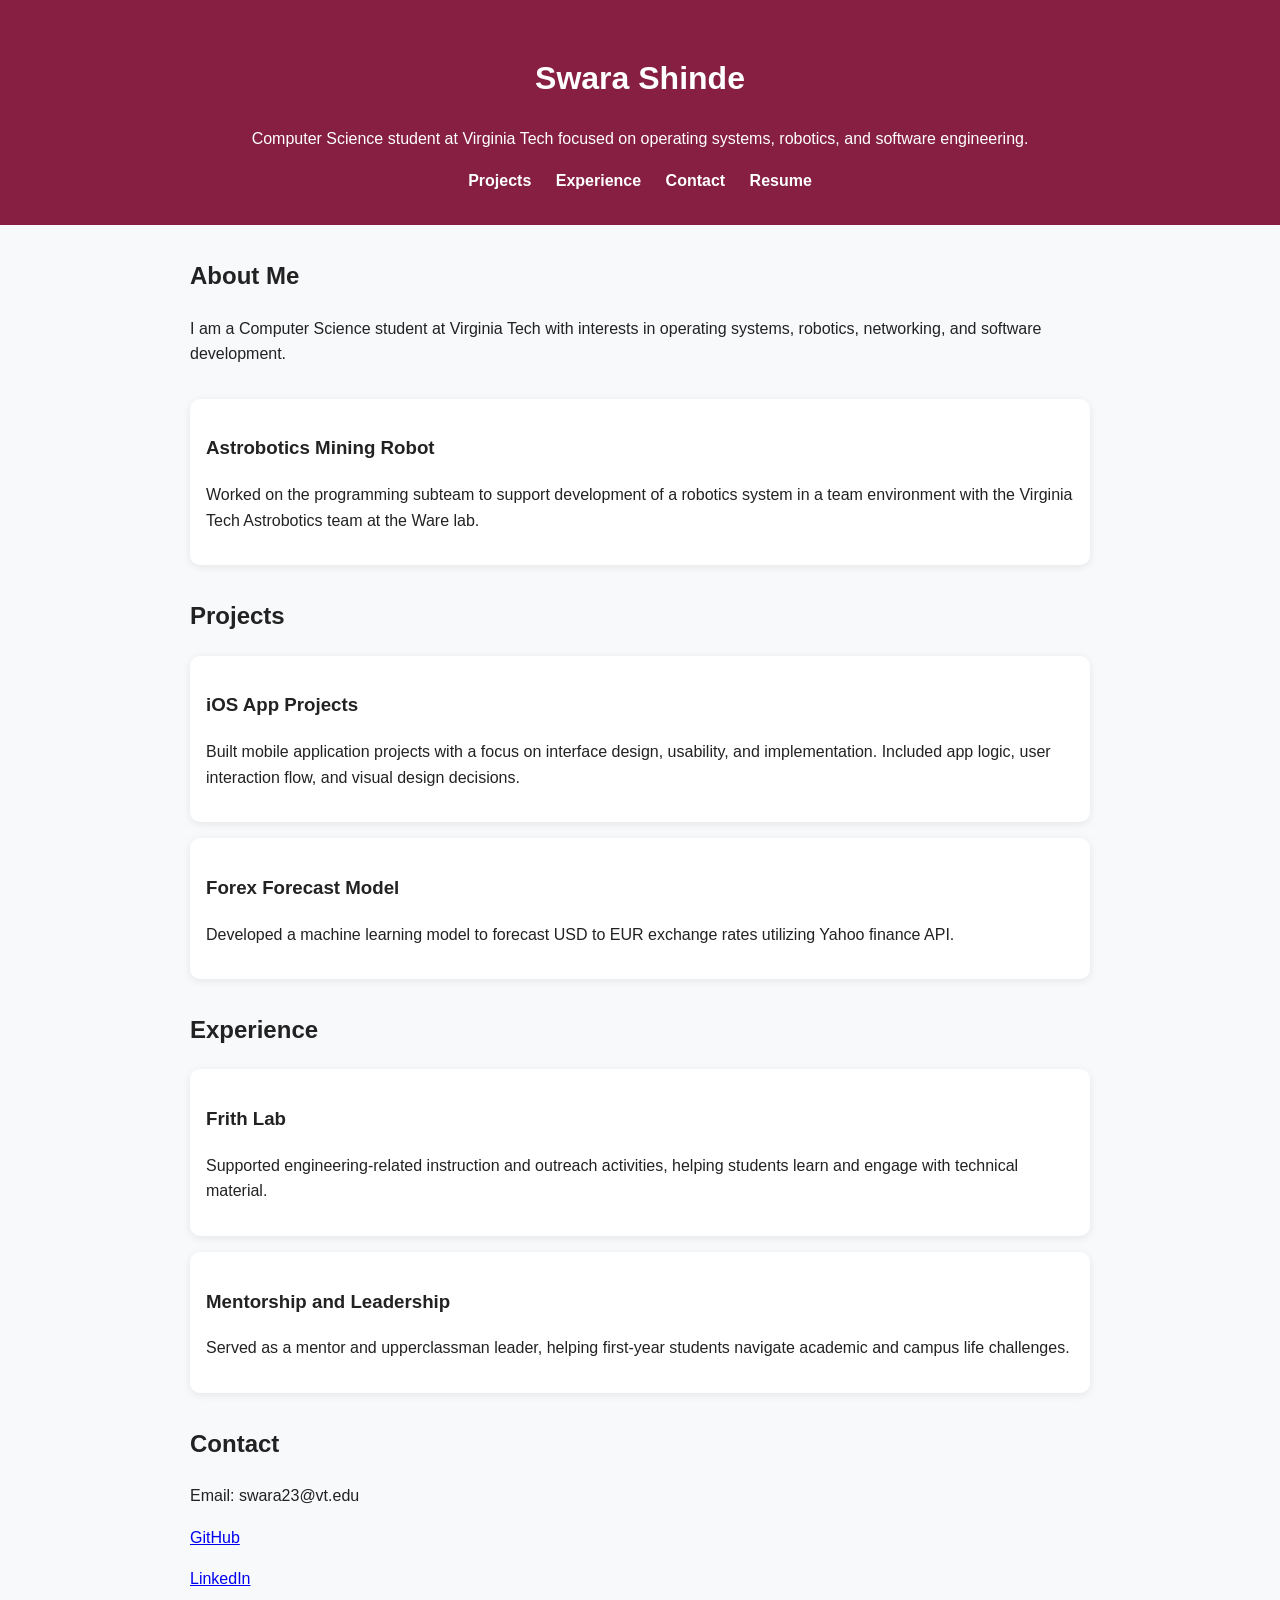
==== docs/index.html @ 8a06f99d "changed things." ====
<!DOCTYPE html>
<html lang="en">
<head>
  <meta charset="UTF-8" />
  <meta name="viewport" content="width=device-width, initial-scale=1.0" />
  <title>Swara Shinde | Portfolio</title>
  <link rel="stylesheet" href="style.css" />
</head>
<body>
  <header>
    <h1>Swara Shinde</h1>
    <p>Computer Science student at Virginia Tech focused on operating systems, robotics, and software engineering.</p>
    <nav>
      <a href="#projects">Projects</a>
      <a href="#experience">Experience</a>
      <a href="#contact">Contact</a>
      <a href="resume_final1.pdf" target="_blank">Resume</a>
    </nav>
  </header>

  <section id="about">
    <h2>About Me</h2>
    <p>
      I am a Computer Science student at Virginia Tech with interests in operating systems,
      robotics, networking, and software development. 
    </p>
  </section>

  <section id="relevant experience">

    <div class="card">
      <h3>Astrobotics Mining Robot</h3>
      <p>
        Worked on the programming subteam to support development of a robotics system in 
        a team environment with the Virginia Tech Astrobotics team at the Ware lab.
      </p>
    </div>
  </section>

  <section id="projects">
    <h2>Projects</h2>

    <div class="card">
      <h3>iOS App Projects</h3>
      <p>
        Built mobile application projects with a focus on interface design, usability,
        and implementation. Included app logic, user interaction flow, and visual design decisions.
      </p>
    </div>

    <div class="card">
      <h3>Forex Forecast Model</h3>
      <p>
       Developed a machine learning model to forecast USD to EUR exchange rates utilizing Yahoo finance API.
      </p>
    </div>
  </section>

  <section id="experience">
    <h2>Experience</h2>

    <div class="card">
      <h3>Frith Lab</h3>
      <p>
        Supported engineering-related instruction and outreach activities, helping students
        learn and engage with technical material.
      </p>
    </div>

    <div class="card">
      <h3>Mentorship and Leadership</h3>
      <p>
        Served as a mentor and upperclassman leader, helping first-year students navigate
        academic and campus life challenges.
      </p>
    </div>
  </section>

  <section id="contact">
    <h2>Contact</h2>
    <p>Email: swara23@vt.edu</p>
    <p><a href="https://github.com/Swarasss" target="_blank">GitHub</a></p>
    <p><a href="https://www.linkedin.com/in/swarashinde414105295/" target="_blank">LinkedIn</a></p>
  </section>
</body>
</html>
---- docs/style.css ----
body {
  font-family: Arial, sans-serif;
  margin: 0;
  line-height: 1.6;
  background: #f8f9fb;
  color: #222;
}

header {
  background: #861f41;
  color: white;
  padding: 2rem;
  text-align: center;
}

nav a {
  color: white;
  margin: 0 10px;
  text-decoration: none;
  font-weight: bold;
}

section {
  max-width: 900px;
  margin: 2rem auto;
  padding: 0 1rem;
}

.card {
  background: white;
  padding: 1rem;
  margin-bottom: 1rem;
  border-radius: 10px;
  box-shadow: 0 2px 8px rgba(0,0,0,0.08);
}
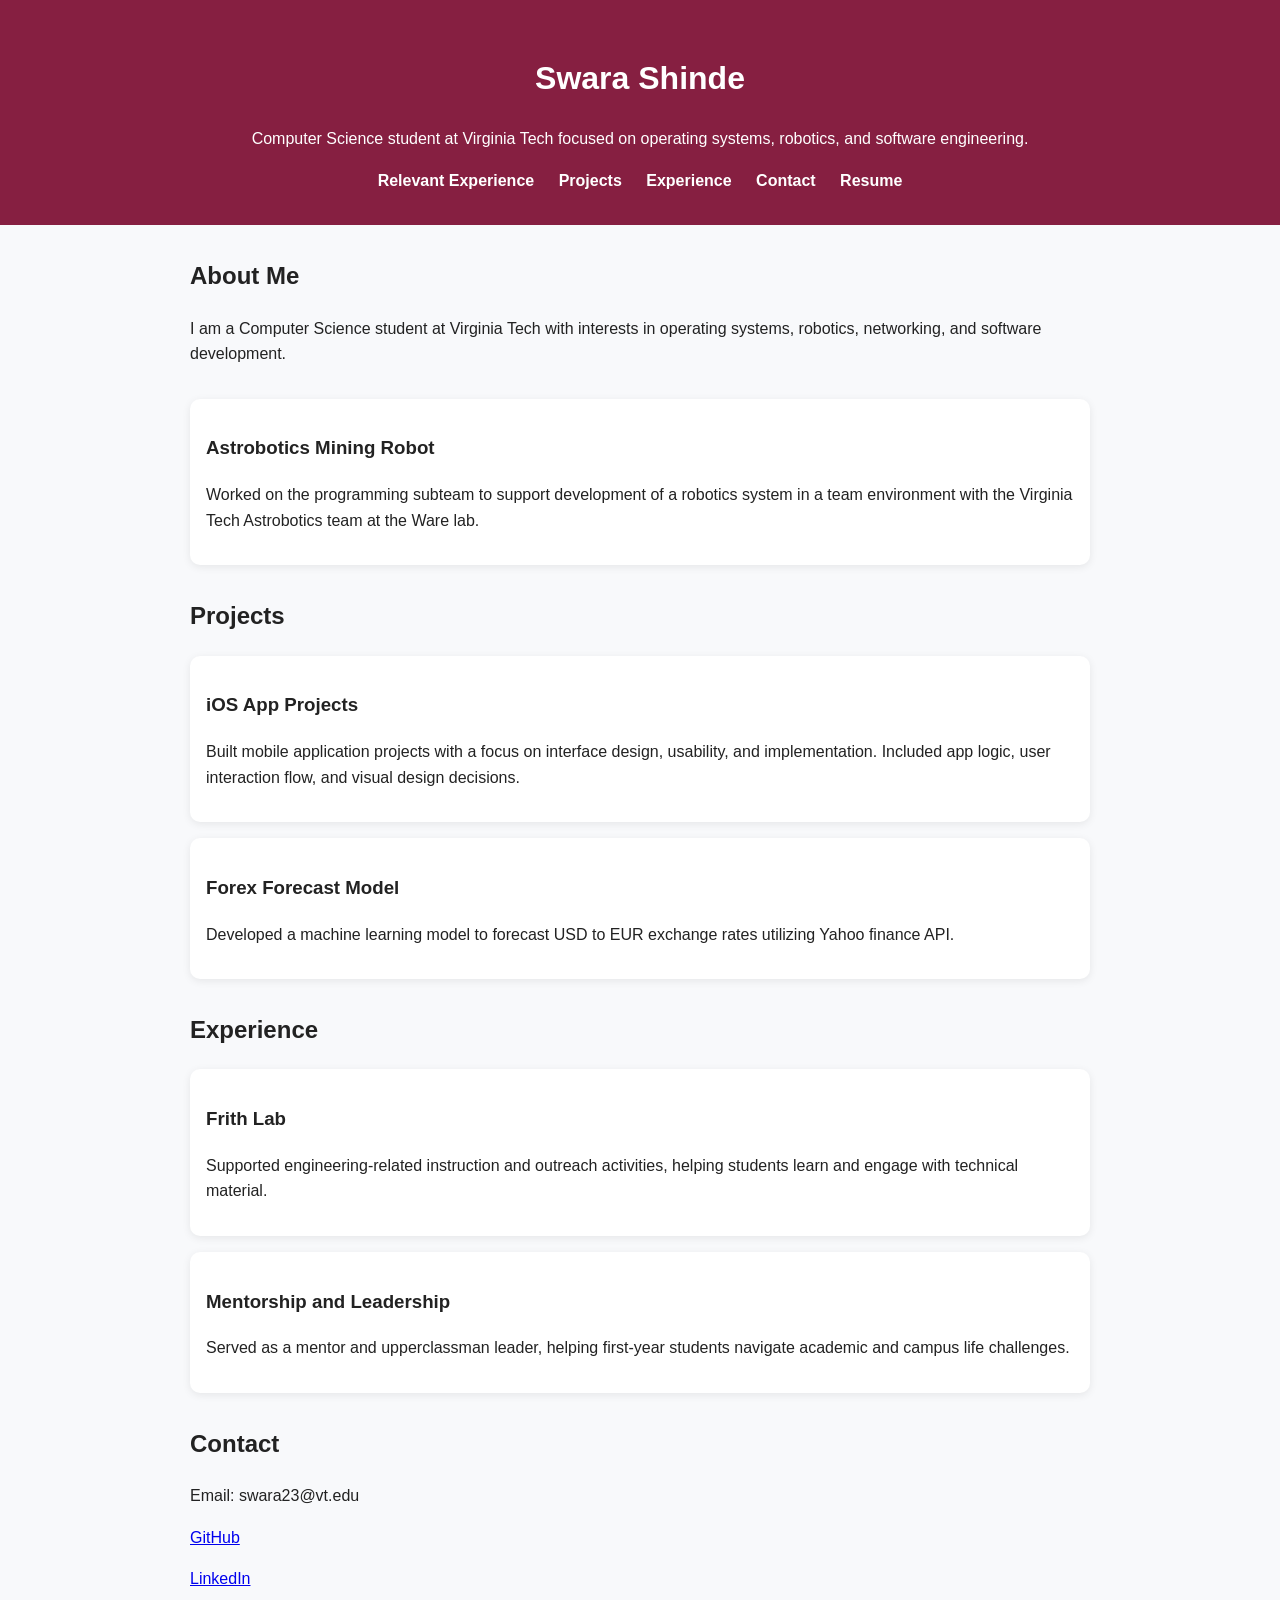
==== commit 56e4db02: "changed things 1." ====
--- a/docs/index.html
+++ b/docs/index.html
@@ -11,6 +11,7 @@
     <h1>Swara Shinde</h1>
     <p>Computer Science student at Virginia Tech focused on operating systems, robotics, and software engineering.</p>
     <nav>
+      <a href="#relevant experience">Relevant Experience</a>
       <a href="#projects">Projects</a>
       <a href="#experience">Experience</a>
       <a href="#contact">Contact</a>
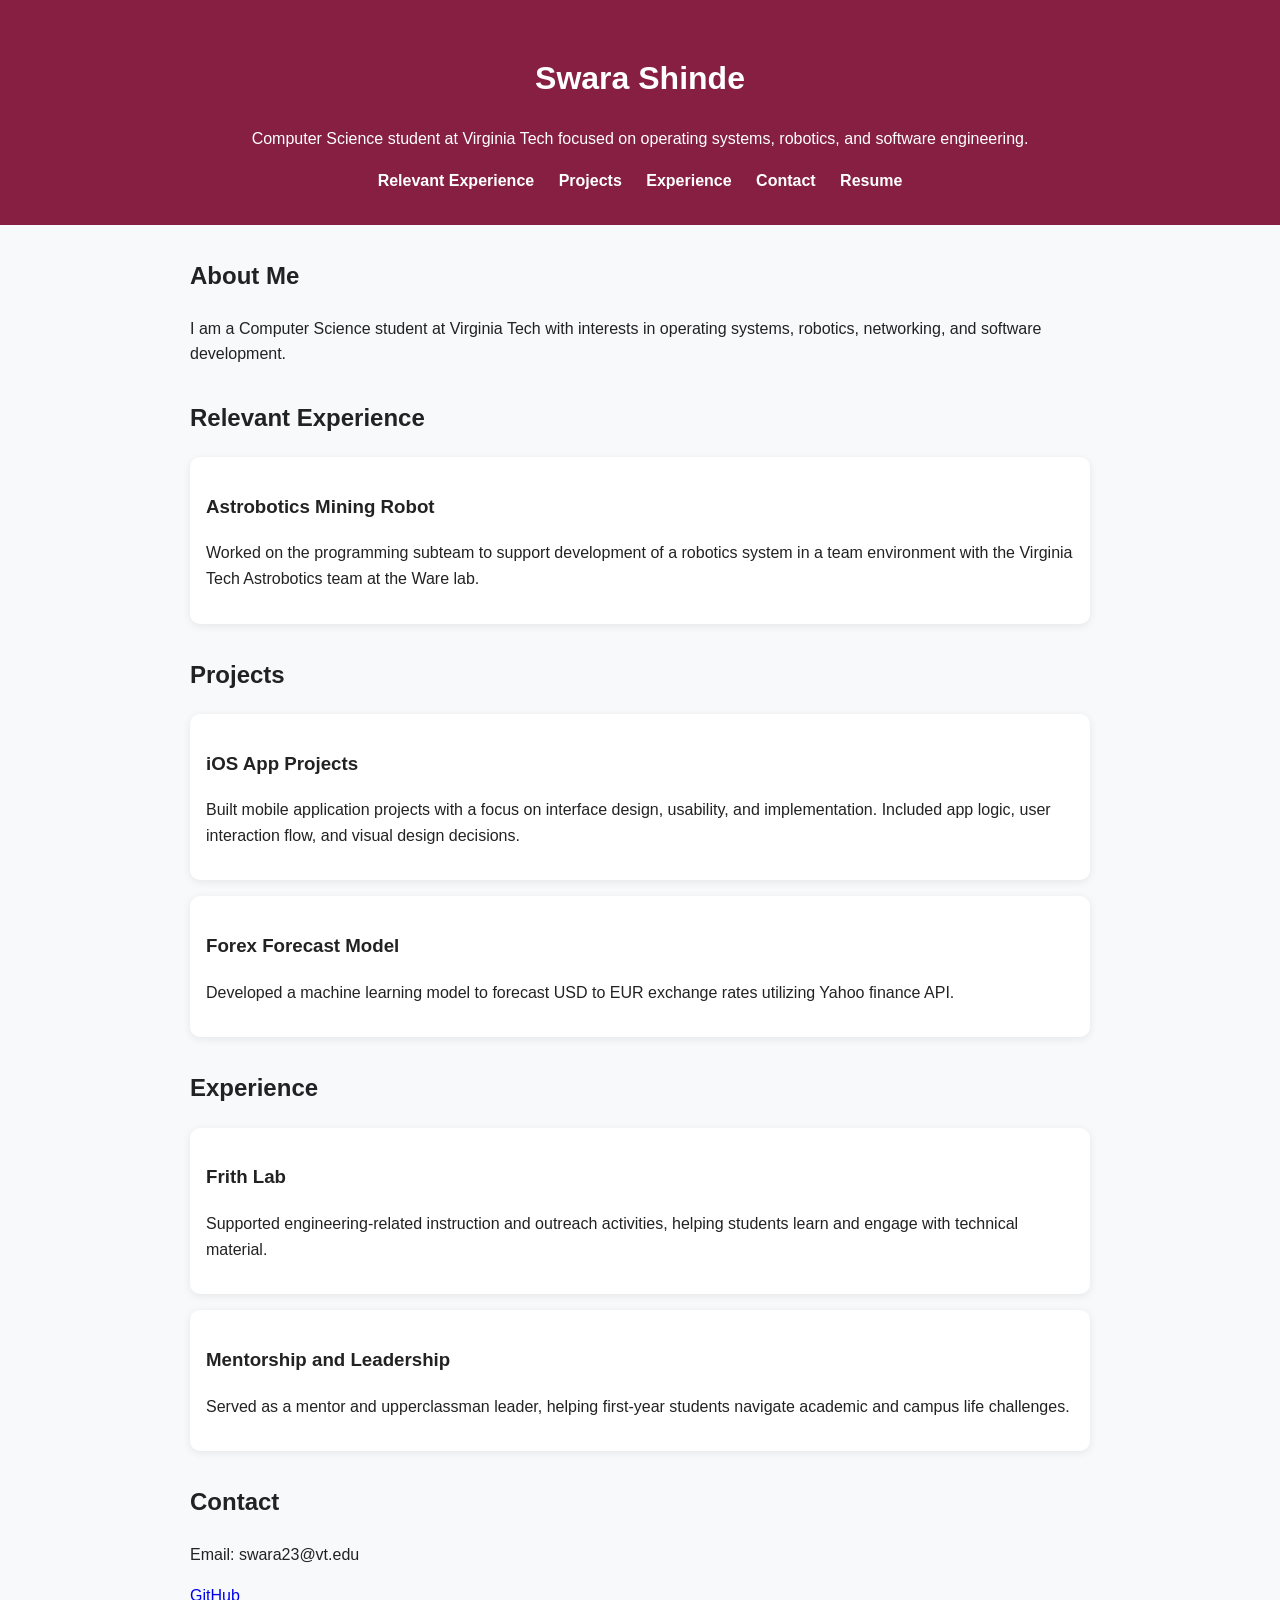
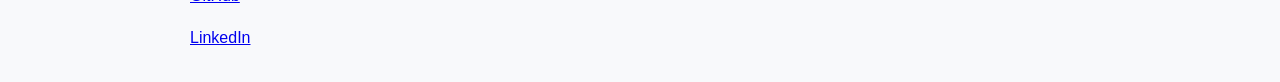
==== commit bf7d6cf6: "changed things 2." ====
--- a/docs/index.html
+++ b/docs/index.html
@@ -28,6 +28,7 @@
   </section>
 
   <section id="relevant experience">
+    <h2>Relevant Experience</h2>
 
     <div class="card">
       <h3>Astrobotics Mining Robot</h3>
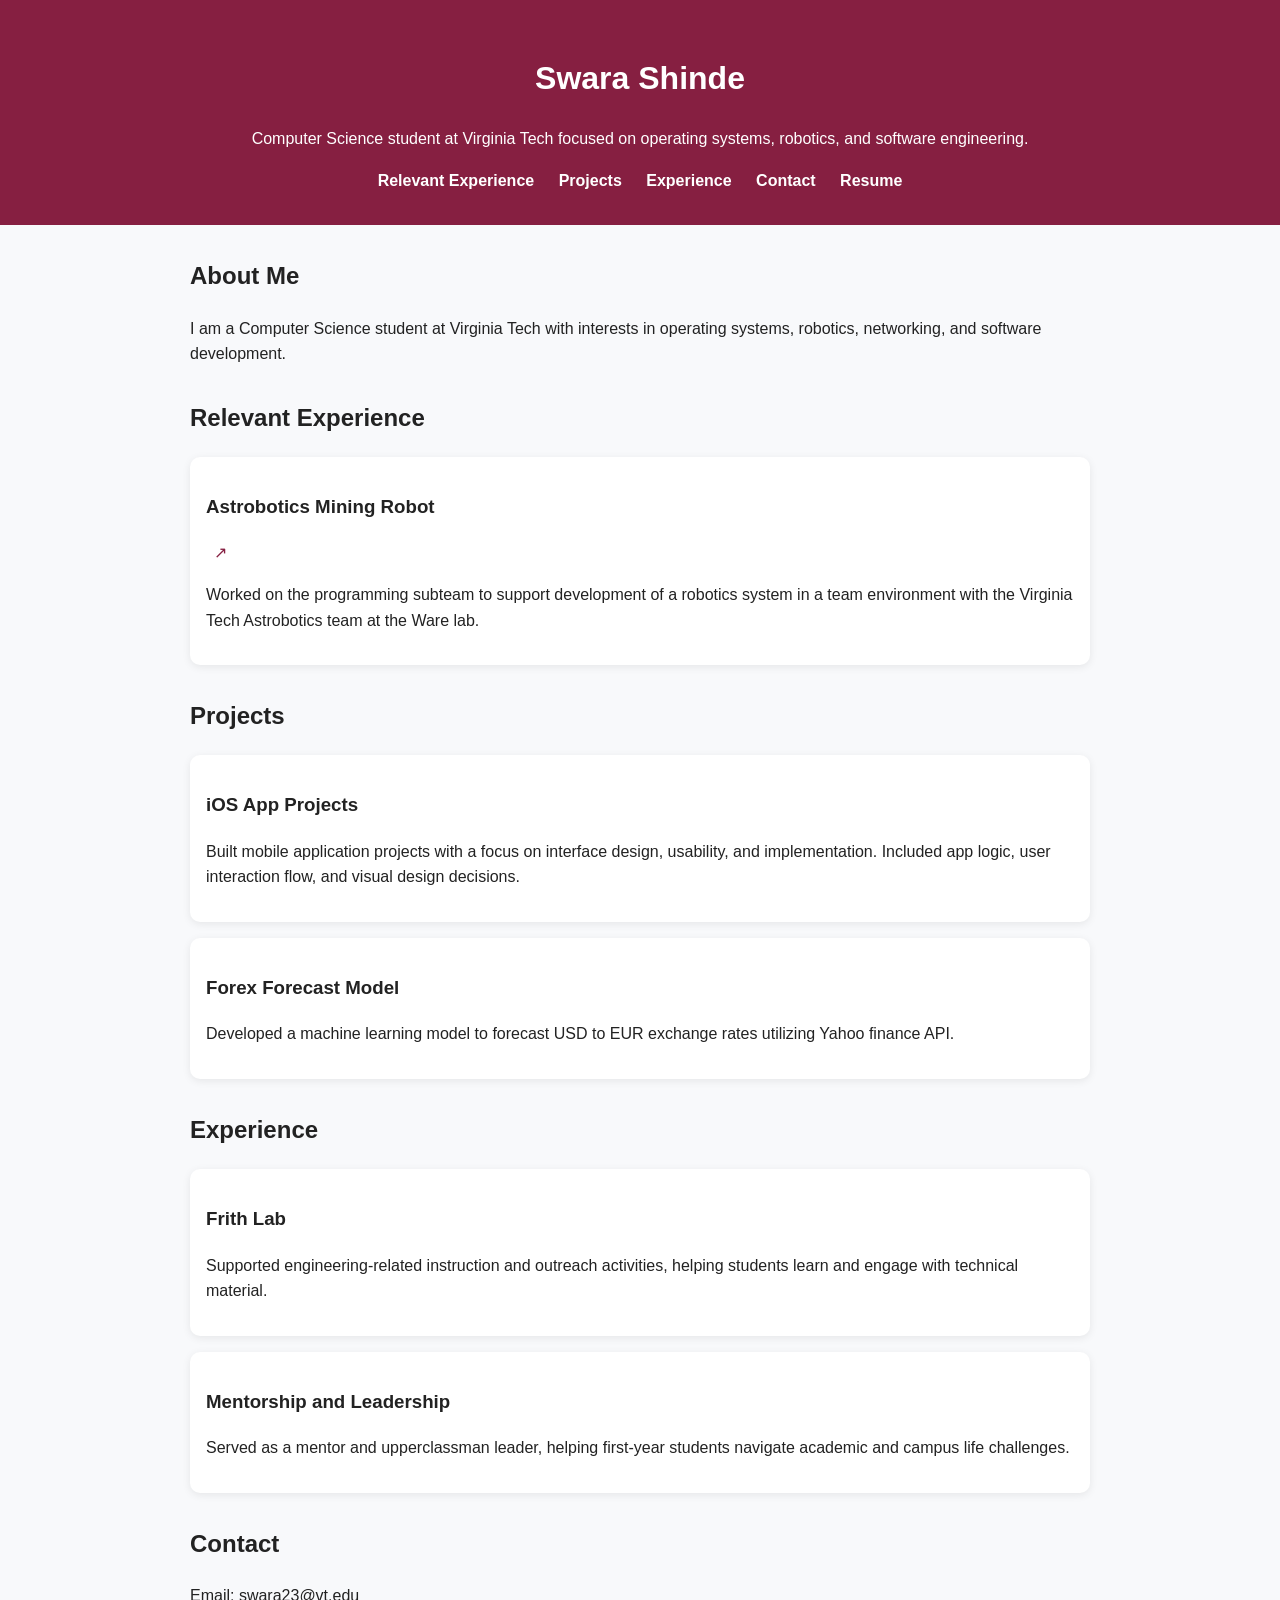
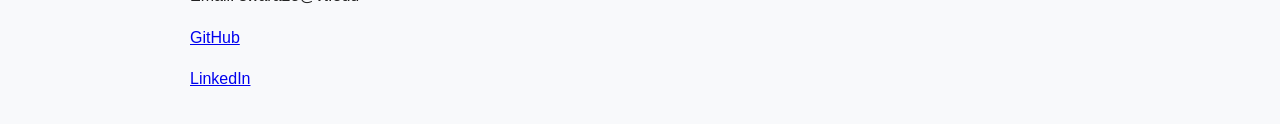
==== commit 6546d7cb: "lot of changes made." ====
--- a/docs/index.html
+++ b/docs/index.html
@@ -31,7 +31,9 @@
     <h2>Relevant Experience</h2>
 
     <div class="card">
-      <h3>Astrobotics Mining Robot</h3>
+      <h3>
+        Astrobotics Mining Robot</h3>
+        <a class="arrow-link" href="astrobotics.html">↗</a>
       <p>
         Worked on the programming subteam to support development of a robotics system in 
         a team environment with the Virginia Tech Astrobotics team at the Ware lab.
--- a/docs/style.css
+++ b/docs/style.css
@@ -32,4 +32,21 @@
   margin-bottom: 1rem;
   border-radius: 10px;
   box-shadow: 0 2px 8px rgba(0,0,0,0.08);
+}
+
+.arrow-link {
+  margin-left: 8px;
+  font-size: 1rem;
+  color: #861f41;
+  text-decoration: none;
+}
+
+.arrow-link:hover {
+  color: #6e1834;
+}
+
+video {
+  margin-top: 1rem;
+  border-radius: 10px;
+  box-shadow: 0 2px 10px rgba(0,0,0,0.1);
 }
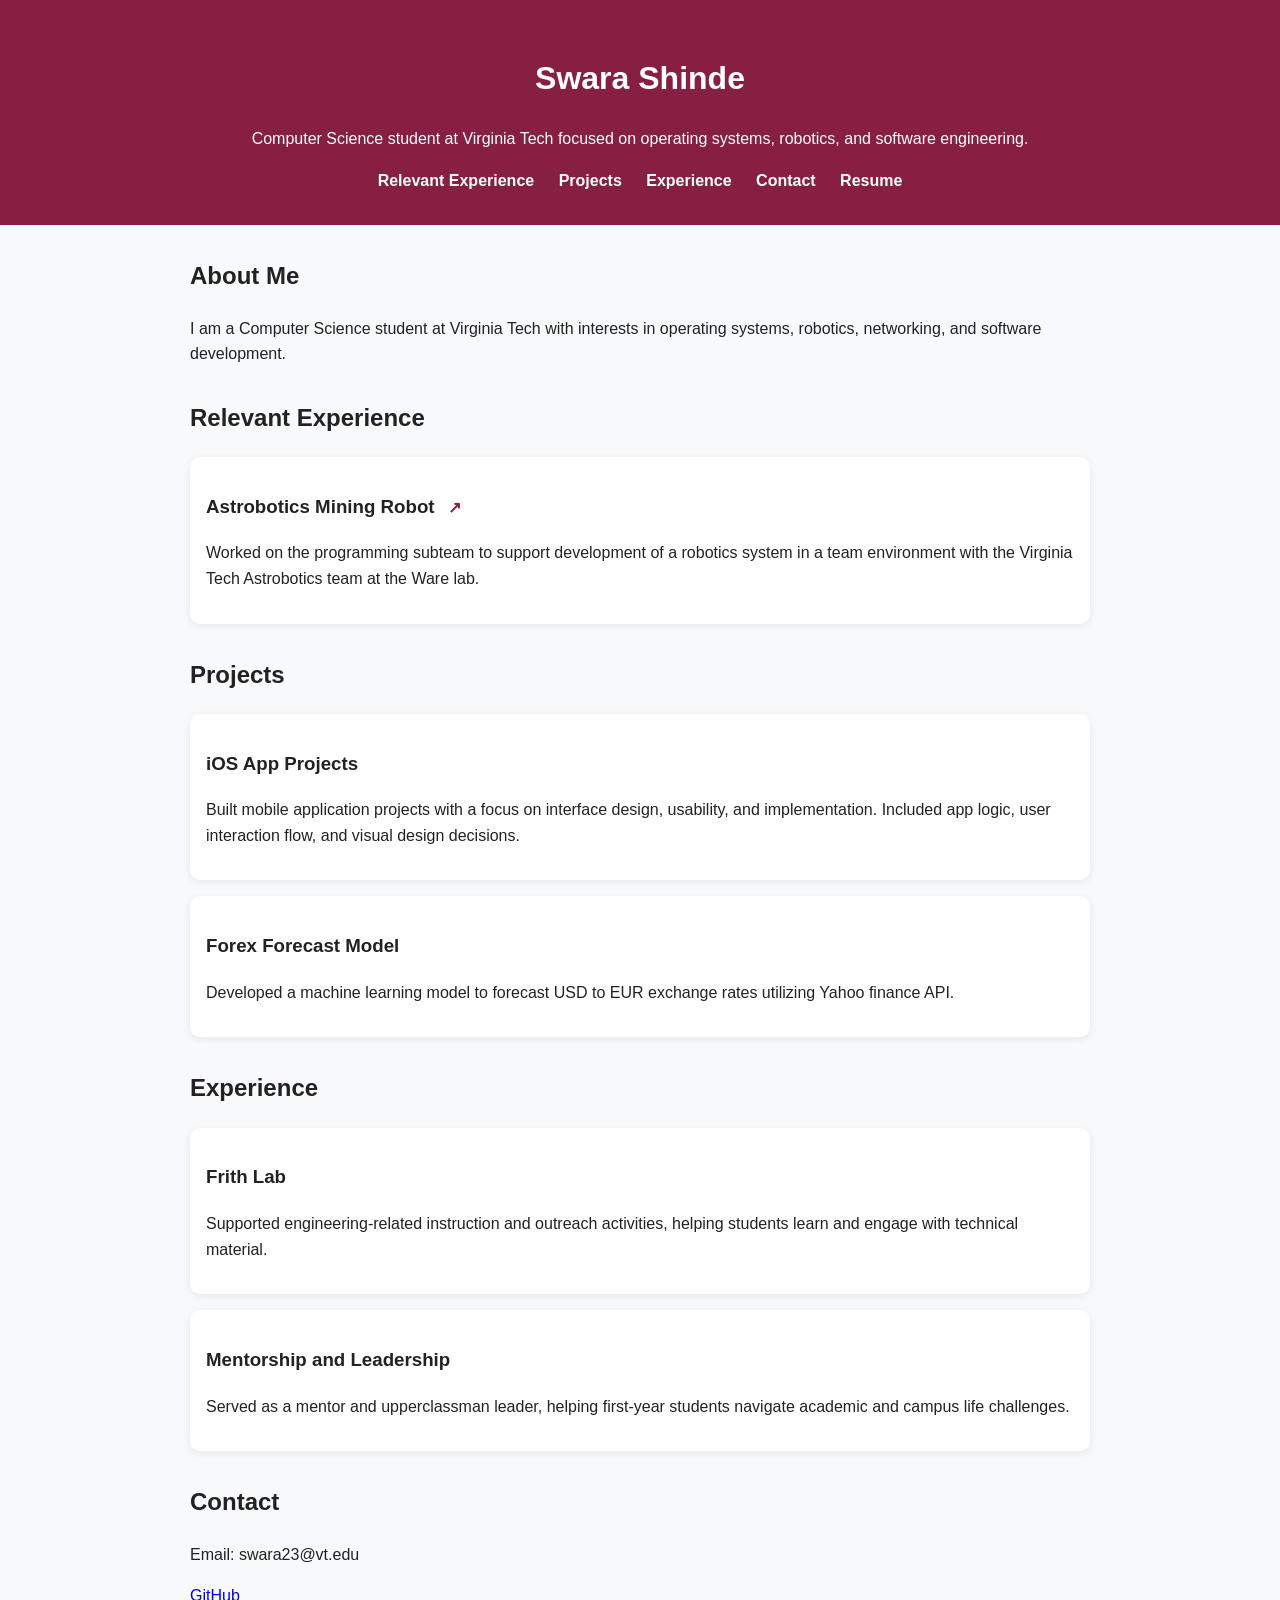
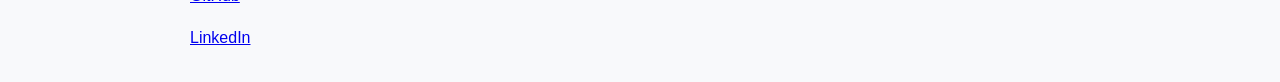
==== commit 356acb5f: "video change." ====
--- a/docs/index.html
+++ b/docs/index.html
@@ -32,8 +32,10 @@
 
     <div class="card">
       <h3>
-        Astrobotics Mining Robot</h3>
-        <a class="arrow-link" href="astrobotics.html">↗</a>
+         Astrobotics Mining Robot
+         <a class="arrow-link" href="astrobotics.html">↗</a>
+      </h3>
+      
       <p>
         Worked on the programming subteam to support development of a robotics system in 
         a team environment with the Virginia Tech Astrobotics team at the Ware lab.
--- a/docs/style.css
+++ b/docs/style.css
@@ -45,8 +45,11 @@
   color: #6e1834;
 }
 
-video {
+.project-video {
+  width: 100%;
+  max-width: 700px;
   margin-top: 1rem;
   border-radius: 10px;
+  display: block;
   box-shadow: 0 2px 10px rgba(0,0,0,0.1);
 }
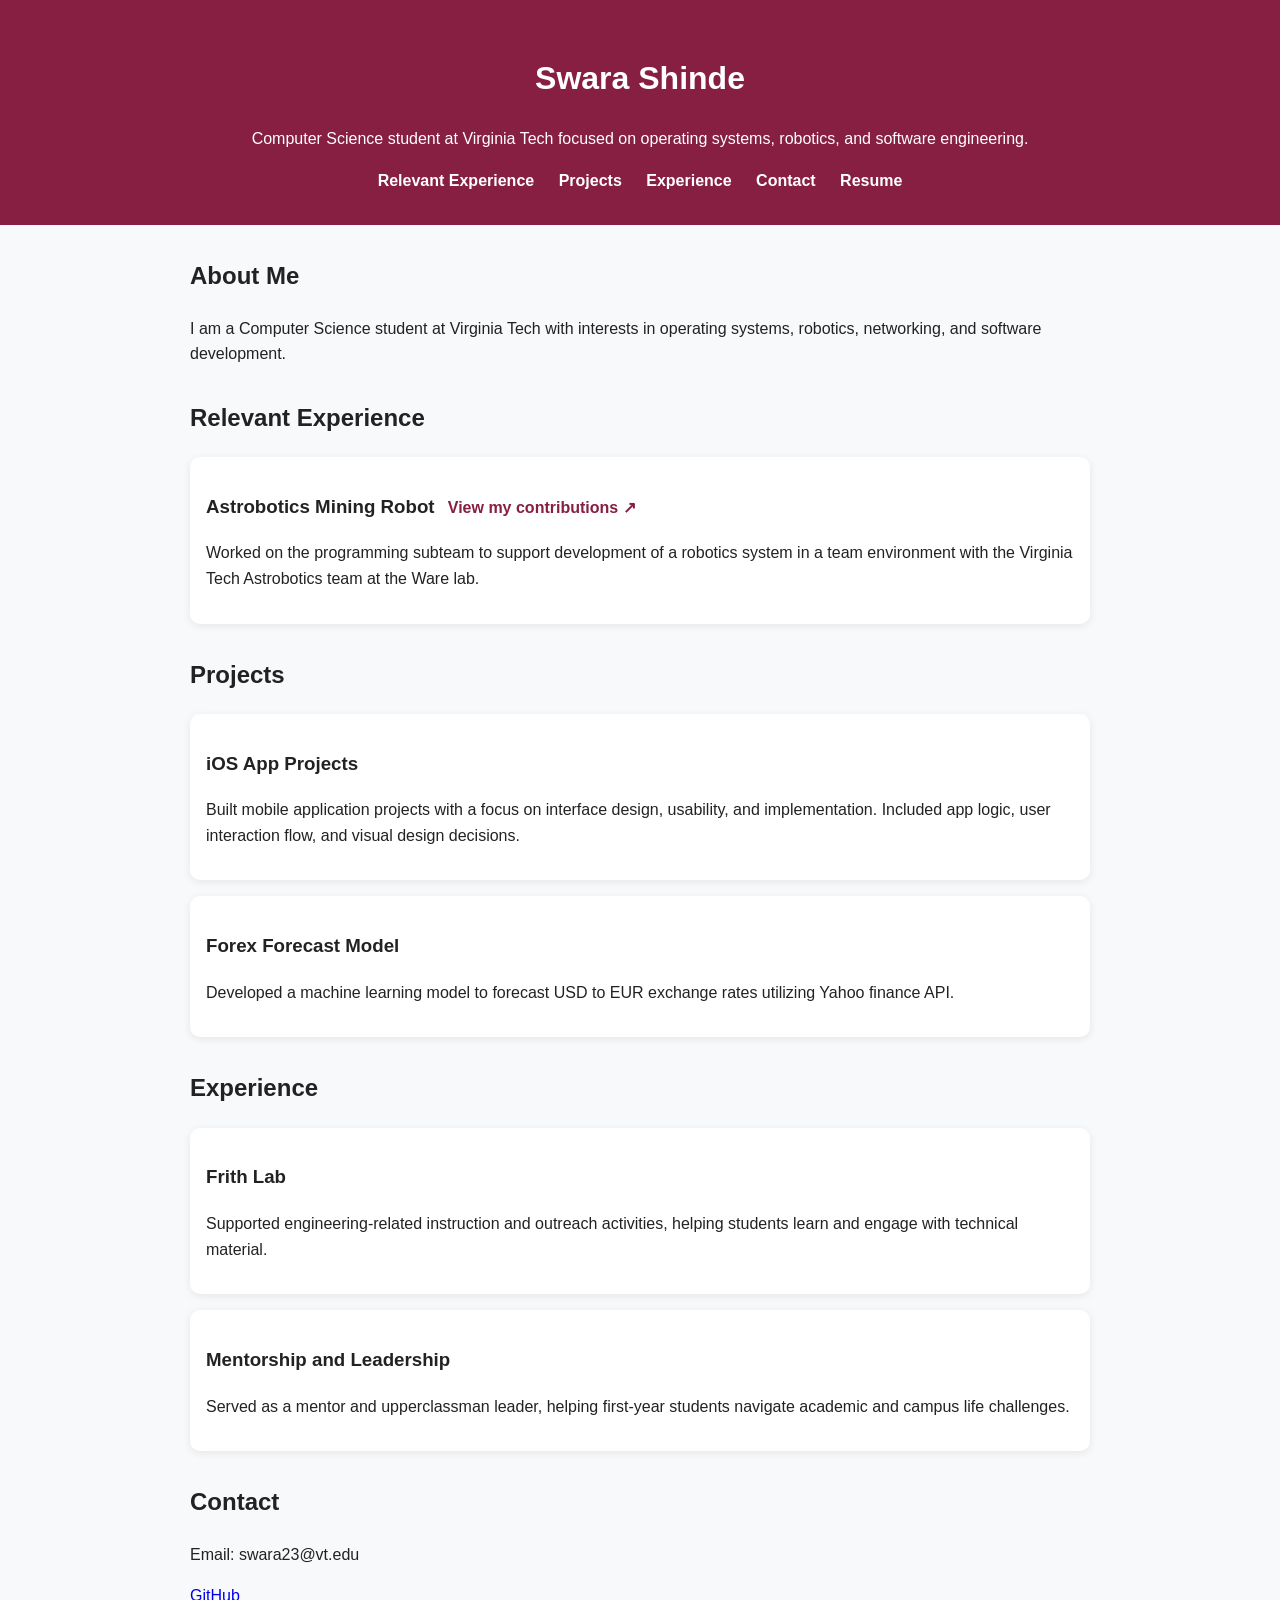
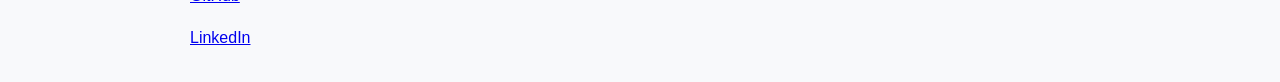
==== commit 48efade2: "video change3." ====
--- a/docs/index.html
+++ b/docs/index.html
@@ -33,7 +33,9 @@
     <div class="card">
       <h3>
          Astrobotics Mining Robot
-         <a class="arrow-link" href="astrobotics.html">↗</a>
+         <a class="arrow-link" href="astrobotics.html">
+            View my contributions ↗
+         </a>
       </h3>
       
       <p>
--- a/docs/style.css
+++ b/docs/style.css
@@ -46,10 +46,10 @@
 }
 
 .project-video {
-  width: 100%;
-  max-width: 700px;
-  margin-top: 1rem;
+  width: 500px;
+  max-width: 100%;
+  margin: 1.5rem auto;
+  display: block;
   border-radius: 10px;
-  display: block;
   box-shadow: 0 2px 10px rgba(0,0,0,0.1);
 }
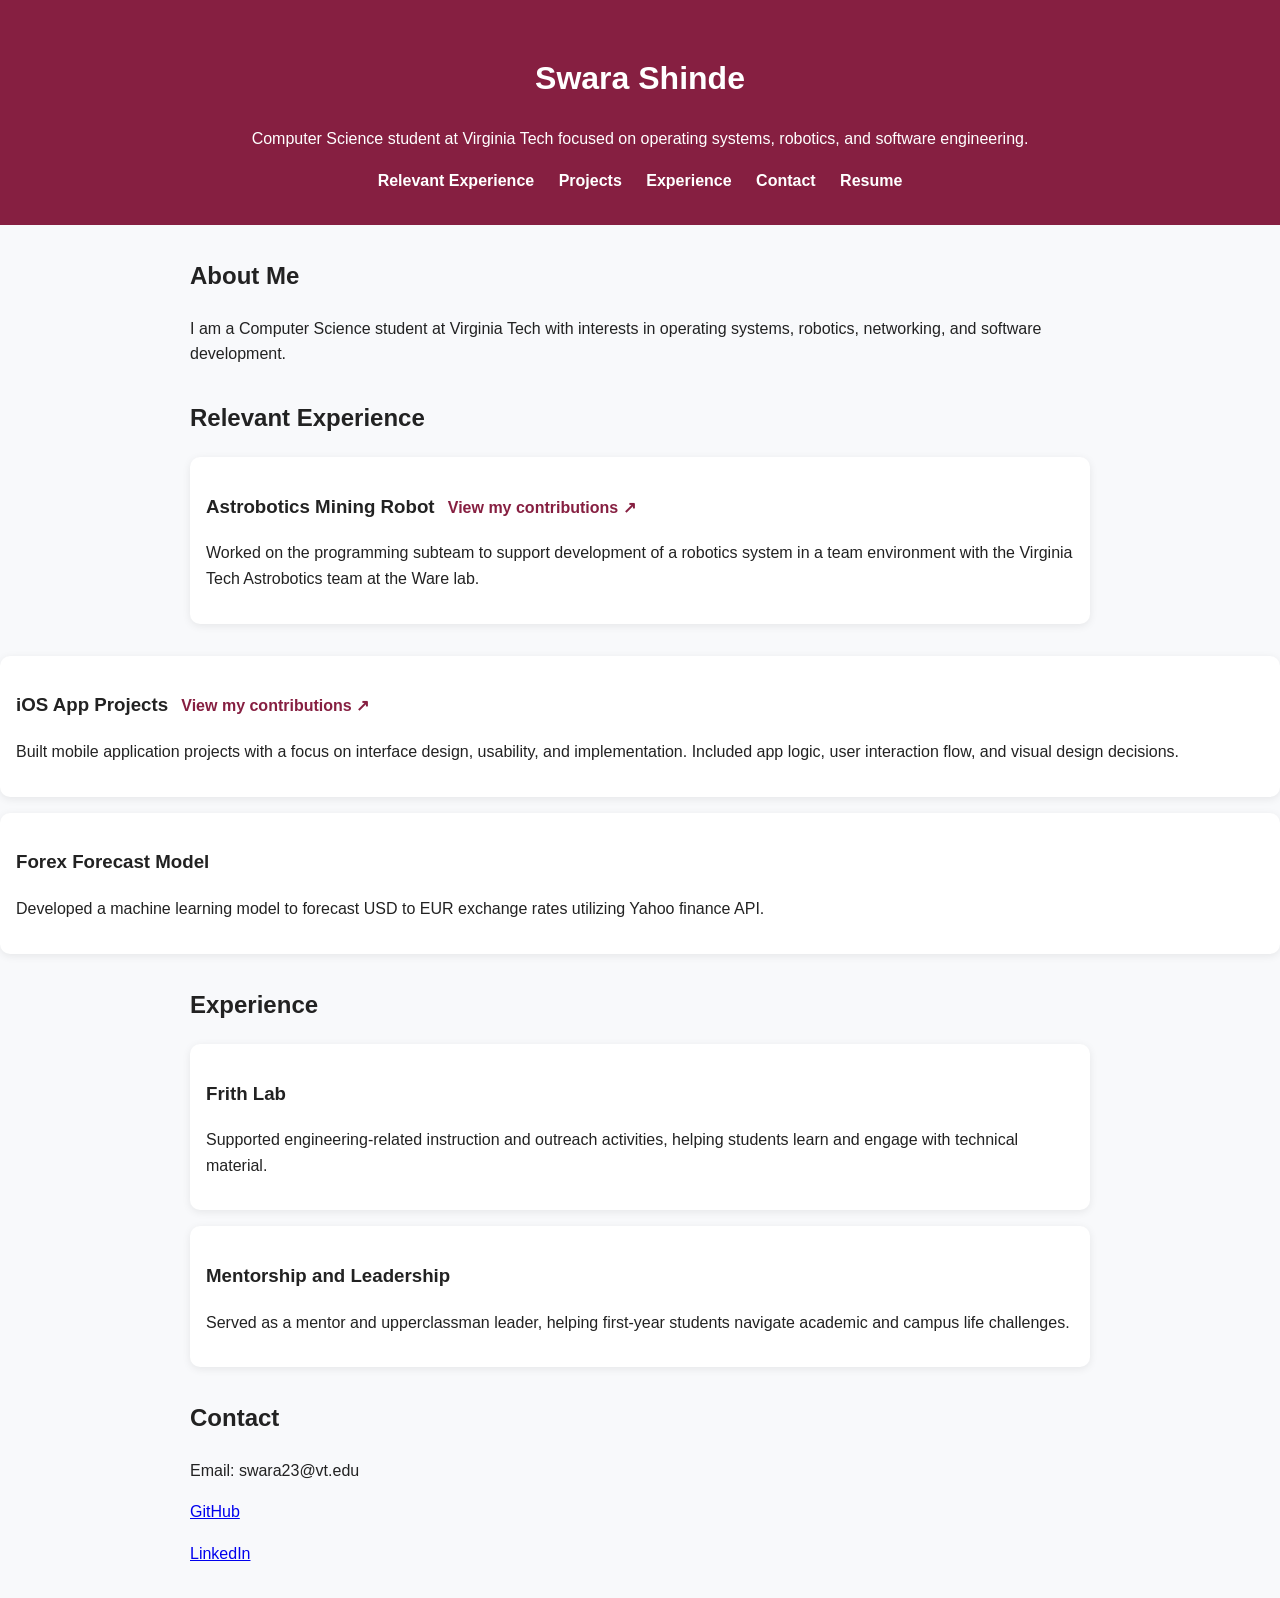
==== commit 235a1e30: "Changes made for iOs Apps" ====
--- a/docs/index.html
+++ b/docs/index.html
@@ -45,16 +45,18 @@
     </div>
   </section>
 
-  <section id="projects">
-    <h2>Projects</h2>
-
-    <div class="card">
-      <h3>iOS App Projects</h3>
-      <p>
-        Built mobile application projects with a focus on interface design, usability,
-        and implementation. Included app logic, user interaction flow, and visual design decisions.
-      </p>
-    </div>
+ <div class="card">
+  <h3>
+    iOS App Projects
+    <a class="arrow-link" href="ios-projects.html">
+      View my contributions ↗
+    </a>
+  </h3>
+  <p>
+    Built mobile application projects with a focus on interface design, usability,
+    and implementation. Included app logic, user interaction flow, and visual design decisions.
+  </p>
+</div>
 
     <div class="card">
       <h3>Forex Forecast Model</h3>
--- a/docs/style.css
+++ b/docs/style.css
@@ -52,4 +52,15 @@
   display: block;
   border-radius: 10px;
   box-shadow: 0 2px 10px rgba(0,0,0,0.1);
+}
+
+.repo-link {
+  color: #861f41;
+  font-weight: bold;
+  text-decoration: none;
+}
+
+.repo-link:hover {
+  color: #6e1834;
+  text-decoration: underline;
 }
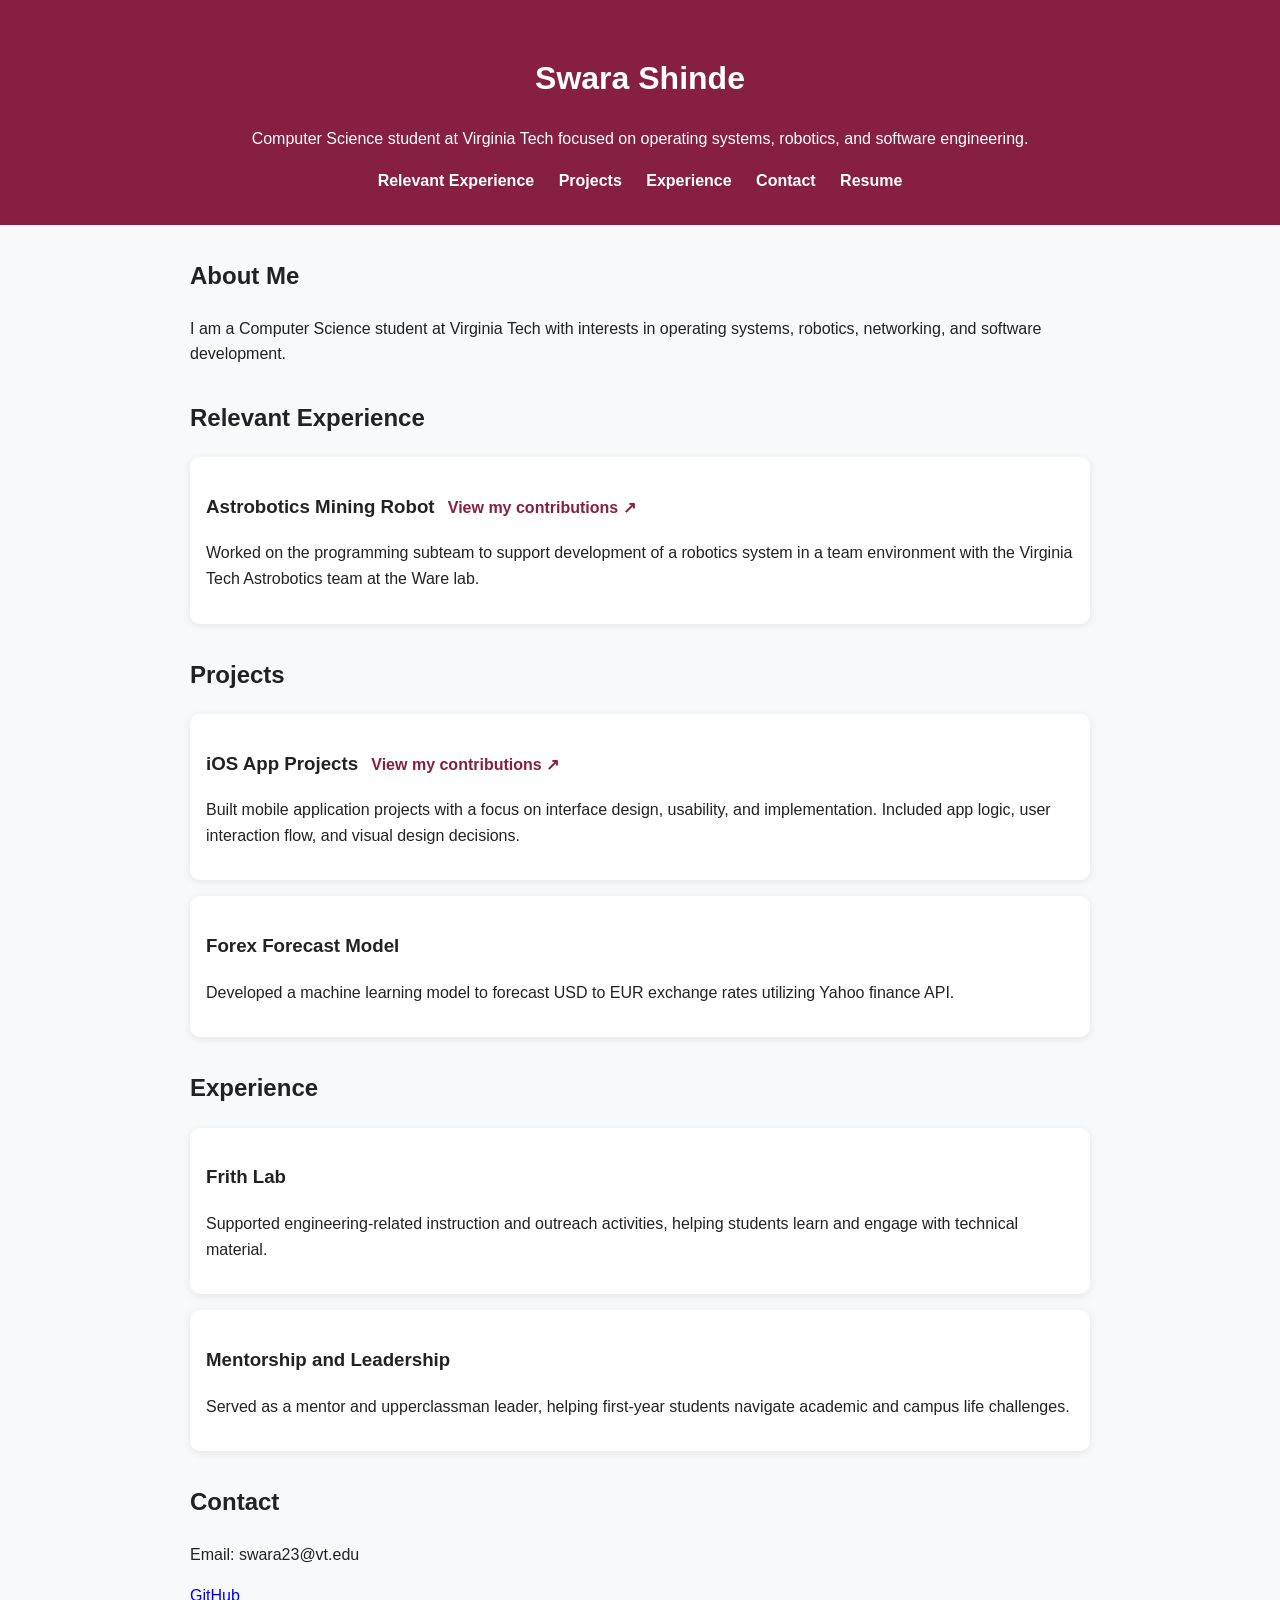
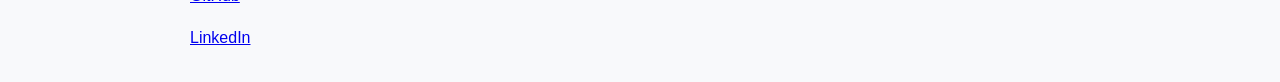
==== commit 131977ef: "Changes made." ====
--- a/docs/index.html
+++ b/docs/index.html
@@ -45,7 +45,10 @@
     </div>
   </section>
 
- <div class="card">
+  <section id="projects">
+    <h2>Projects</h2>
+
+    <div class="card">
   <h3>
     iOS App Projects
     <a class="arrow-link" href="ios-projects.html">
